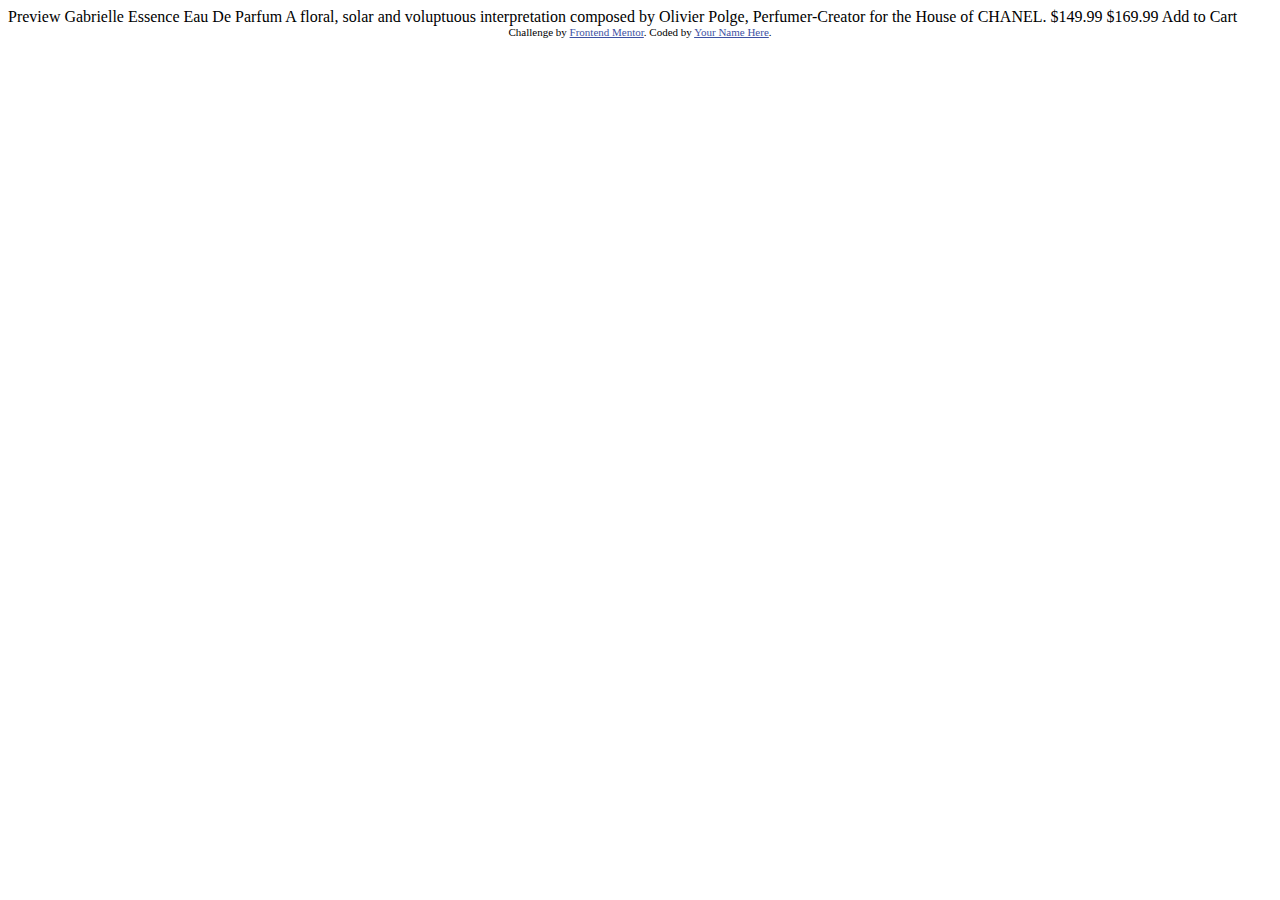
==== index.html @ aef84845 "first commit" ====
<!DOCTYPE html>
<html lang="en">
<head>
  <meta charset="UTF-8">
  <meta name="viewport" content="width=device-width, initial-scale=1.0"> <!-- displays site properly based on user's device -->

  <link rel="icon" type="image/png" sizes="32x32" href="./images/favicon-32x32.png">
  
  <title>Frontend Mentor | Product preview card component</title>

  <!-- Feel free to remove these styles or customise in your own stylesheet 👍 -->
  <style>
    .attribution { font-size: 11px; text-align: center; }
    .attribution a { color: hsl(228, 45%, 44%); }
  </style>
</head>
<body>

  Preview

  Gabrielle Essence Eau De Parfum

  A floral, solar and voluptuous interpretation composed by Olivier Polge, 
  Perfumer-Creator for the House of CHANEL.

  $149.99
  $169.99

  Add to Cart
  
  <div class="attribution">
    Challenge by <a href="https://www.frontendmentor.io?ref=challenge" target="_blank">Frontend Mentor</a>. 
    Coded by <a href="#">Your Name Here</a>.
  </div>
</body>
</html>
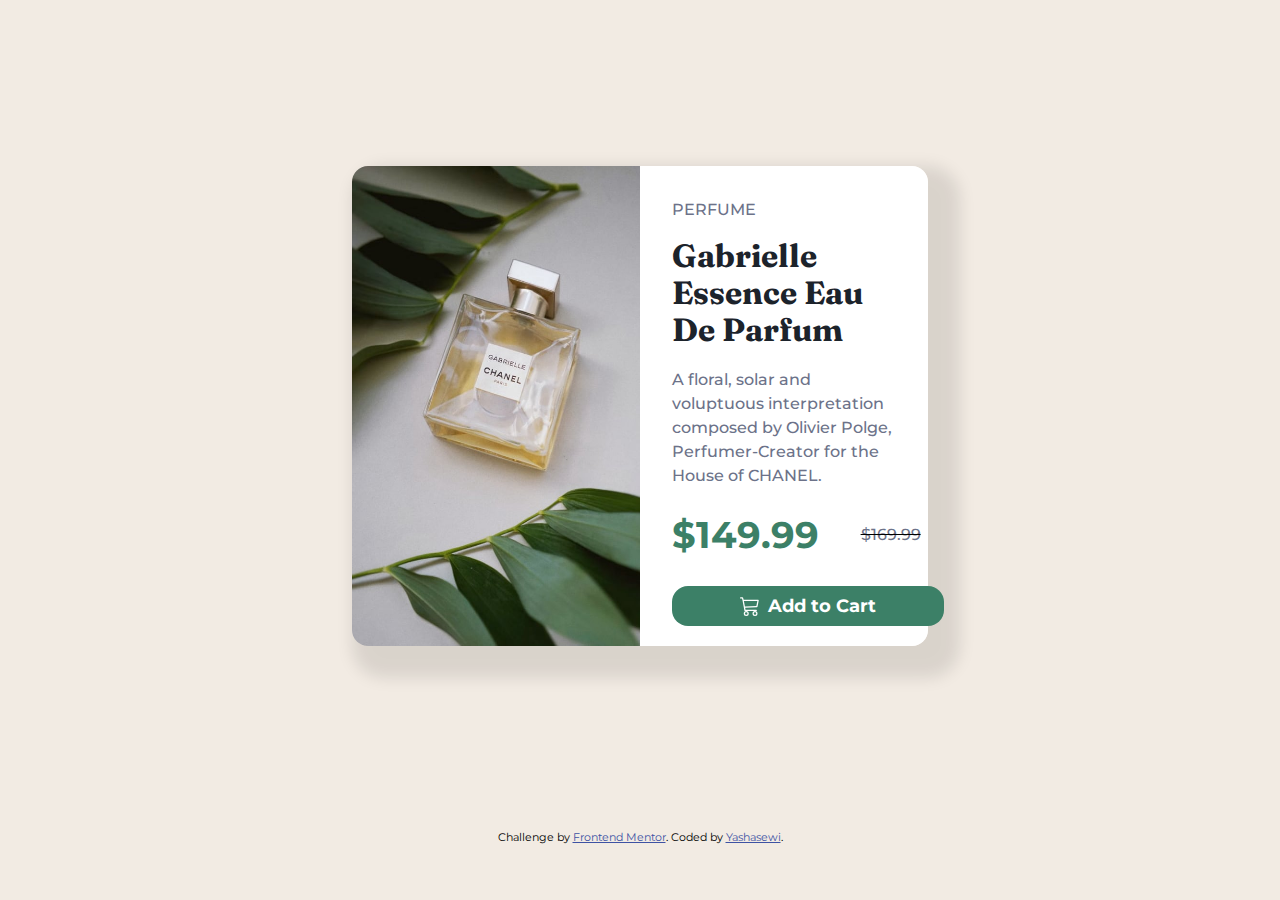
==== commit 3501e2b9: "completed most of the part" ====
--- a/index.html
+++ b/index.html
@@ -1,36 +1,52 @@
 <!DOCTYPE html>
 <html lang="en">
 <head>
-  <meta charset="UTF-8">
-  <meta name="viewport" content="width=device-width, initial-scale=1.0"> <!-- displays site properly based on user's device -->
-
-  <link rel="icon" type="image/png" sizes="32x32" href="./images/favicon-32x32.png">
-  
-  <title>Frontend Mentor | Product preview card component</title>
-
-  <!-- Feel free to remove these styles or customise in your own stylesheet 👍 -->
-  <style>
-    .attribution { font-size: 11px; text-align: center; }
-    .attribution a { color: hsl(228, 45%, 44%); }
-  </style>
+    <meta charset="UTF-8">
+    <meta http-equiv="X-UA-Compatible" content="IE=edge">
+    <meta name="viewport" content="width=device-width, initial-scale=1.0">
+    <link rel="icon" type="image/png" sizes="32x32" href="./images/favicon-32x32.png">
+    <link rel="stylesheet" href="Style.css">
+    <link href="https://fonts.googleapis.com/css2?family=Montserrat:wght@500;700&display=swap" rel="stylesheet">
+    <link rel="preconnect" href="https://fonts.googleapis.com">
+    <link rel="preconnect" href="https://fonts.gstatic.com" crossorigin>
+    <link href="https://fonts.googleapis.com/css2?family=Fraunces:opsz,wght@9..144,700&display=swap" rel="stylesheet">
+    <title>Product preview card component</title>
 </head>
 <body>
-
-  Preview
-
-  Gabrielle Essence Eau De Parfum
-
-  A floral, solar and voluptuous interpretation composed by Olivier Polge, 
-  Perfumer-Creator for the House of CHANEL.
-
-  $149.99
-  $169.99
-
-  Add to Cart
-  
-  <div class="attribution">
-    Challenge by <a href="https://www.frontendmentor.io?ref=challenge" target="_blank">Frontend Mentor</a>. 
-    Coded by <a href="#">Your Name Here</a>.
-  </div>
+    <div class = 'card'>
+        <div class="product_image">
+            <img src="/images/image-product-desktop.jpg" alt="product_image" />
+        </div>
+        <div class="product_info">
+            <div class="product_name">
+                <h1>PERFUME</h1>
+                <h1>Gabrielle <br> Essence Eau De Parfum</h1>
+            </div>
+            <div class="product_description">
+                <p>A floral, solar and voluptuous interpretation composed by Olivier Polge, 
+                    Perfumer-Creator for the House of CHANEL.
+                </p>
+            </div>
+            <div class="product_price">
+                <h2>$149.99</h2>
+                <s>
+                    <h2>$169.99</h2>
+                </s>
+            </div>
+            <div class="product_add_to_cart">
+                <button><svg xmlns="http://www.w3.org/2000/svg" width="20" height="20" fill="currentColor" class="bi bi-cart3"
+                        viewBox="0 0 16 16">
+                        <path
+                            d="M0 1.5A.5.5 0 0 1 .5 1H2a.5.5 0 0 1 .485.379L2.89 3H14.5a.5.5 0 0 1 .49.598l-1 5a.5.5 0 0 1-.465.401l-9.397.472L4.415 11H13a.5.5 0 0 1 0 1H4a.5.5 0 0 1-.491-.408L2.01 3.607 1.61 2H.5a.5.5 0 0 1-.5-.5zM3.102 4l.84 4.479 9.144-.459L13.89 4H3.102zM5 12a2 2 0 1 0 0 4 2 2 0 0 0 0-4zm7 0a2 2 0 1 0 0 4 2 2 0 0 0 0-4zm-7 1a1 1 0 1 1 0 2 1 1 0 0 1 0-2zm7 0a1 1 0 1 1 0 2 1 1 0 0 1 0-2z" />
+                    </svg>
+                    Add to Cart
+                </button>
+            </div>
+        </div>
+    </div>
+        <div class  ='attribution'>
+            Challenge by <a href="https://www.frontendmentor.io?ref=challenge" target="_blank">Frontend Mentor</a>.
+            Coded by <a href="#">Yashasewi</a>.
+        </div>
 </body>
 </html>--- a/Style.css
+++ b/Style.css
@@ -0,0 +1,208 @@
+
+:root{
+    --bg-clr :hsl(30, 38%, 92%);
+    --button-clr :  hsl(158, 36%, 37%);
+    --price-clr : hsl(158, 36%, 37%);
+    --text-clr : hsl(0, 0%, 100%);
+    --text-clr-light : hsl(228, 12%, 48%);
+    --text-clr-dark :hsl(212, 21%, 14%);
+
+    --font-weight-light : 500;
+    --font-weight-normal : 700;
+    --font-weight-bold : 700;
+    --para-size : 0.875rem;
+    
+
+
+    --box-size : 35rem;
+
+}
+
+
+/* Box sizing rules */
+*,
+*::before,
+*::after {
+  box-sizing: border-box;
+}
+
+/* Remove default margin */
+* {
+  margin: 0;
+  /* font-family: 'Montserrat', sans-serif; */
+}
+
+/* Remove list styles on ul, ol elements with a list role, which suggests default styling will be removed */
+ul[role='list'],
+ol[role='list'] {
+  list-style: none;
+}
+
+/* Set core root defaults */
+html:focus-within {
+  scroll-behavior: smooth;
+}
+
+/* Set core body defaults */
+body {
+  min-height: 100vh;
+  text-rendering: optimizeSpeed;
+  line-height: 1.5;
+}
+
+/* A elements that don't have a class get default styles */
+a:not([class]) {
+  text-decoration-skip-ink: auto;
+}
+
+/* Make images easier to work with */
+img,
+picture {
+  max-width: 100%;
+  display: block;
+}
+
+/* Inherit fonts for inputs and buttons */
+input,
+button,
+textarea,
+select {
+  font: inherit;
+}
+
+/* Remove all animations, transitions and smooth scroll for people that prefer not to see them */
+/* @media (prefers-reduced-motion: reduce) {
+  html:focus-within {
+scroll-behavior: auto;
+  }
+  
+  *,
+  *::before,
+  *::after {
+    animation-duration: 0.01ms !important;
+    animation-iteration-count: 1 !important;
+    transition-duration: 0.01ms !important;
+    scroll-behavior: auto !important;
+  }
+} */
+.attribution {
+            font-size: 11px;
+            text-align: center;
+        }
+        .attribution a {
+            color: hsl(228, 45%, 44%);
+        }
+
+body{
+  display: grid;
+  place-items: center;
+  font-family: 'Montserrat', sans-serif;
+  background-color: var(--bg-clr);
+}
+
+.product_name h1:first-child{
+  font-family: 'Montserrat', sans-serif;
+  font-size: 1rem;
+  font-weight: var(--font-weight-light);
+  color: var(--text-clr-light);
+  padding-top: 1rem;
+  padding-bottom: 1rem;
+}
+.product_name h1:last-child{
+  font-family: 'Fraunces', serif;
+  font-weight: var(--font-weight-bold);
+  color: var(--text-clr-dark);
+  line-height: 2.3rem;
+  padding-bottom: 1rem;
+}
+
+.product_image img{
+    width: 30rem; 
+    height: 30rem;
+    border-radius: 1rem  0 0 1rem;
+    margin-bottom: 0;
+    /* margin-left: 4rem; */
+  }
+  .card { 
+  display: grid;
+  grid-template-columns: 50% 50%;
+  width: 45%;
+  height: auto;
+  margin: 7rem 0 4.7rem 0;
+  box-shadow: 1rem 1rem 1rem  1rem rgba(0, 0, 0, 0.1); 
+  border-radius: 1rem; 
+}
+
+.product_info{
+  padding: 1rem 1rem 0rem 2rem;
+  background-color: var(--text-clr);
+  border-radius: 0 1rem 1rem 0;
+}
+
+.product_description{
+  font-weight: var(--font-weight-light);
+  color: var(--text-clr-light);
+  padding: 0.2rem 1rem 1rem 0rem;
+  background-color: var(--text-clr);
+  border-radius: 0 1rem 1rem 0;
+}
+
+.product_price{
+  display: grid;
+  grid-template-columns: 1fr 1fr;
+  /* column-gap: 1rem; */
+  /* gap: 1rem; */
+  align-items: center;
+  justify-items: baseline;
+  padding: 0.2rem 1rem 1rem 0rem;
+}
+.product_price h2:first-child{
+  font-family: 'Montserrat', sans-serif;
+  font-size: 2.3rem;
+  font-weight: var(--font-weight-bold);
+  color: var(--price-clr);
+  margin-right: 2.6rem;
+}
+
+
+.product_price h2:last-child{
+  font-family: 'Montserrat', sans-serif;
+  font-size: 1.03rem;
+  font-weight: var(--font-weight-light);
+  color: var(--text-clr-light);
+}
+
+.product_add_to_cart{
+  margin-top: 0.5rem;
+}
+.product_add_to_cart svg{
+  margin-right: 0.5rem;
+}
+.product_add_to_cart button {
+  display: flex;
+  justify-content: center;
+  align-items: center;
+  font-family: 'Montserrat', sans-serif;
+  font-size: 1.1rem;
+  font-weight: var(--font-weight-bold);
+  color: var(--text-clr);
+  background-color: var(--button-clr);
+  border: none;
+  border-radius: 1rem;
+  width: 17rem;
+  height: 2.5rem;
+  cursor: pointer;
+  transition: all 0.3s ease-in-out;
+  outline: none;
+}
+
+
+button:hover{
+  width: 17.1rem;
+}
+
+button:active{
+  width: 17.1rem;
+  height: 2.57rem;
+  background-color: hsl(159, 53%, 17%);;
+}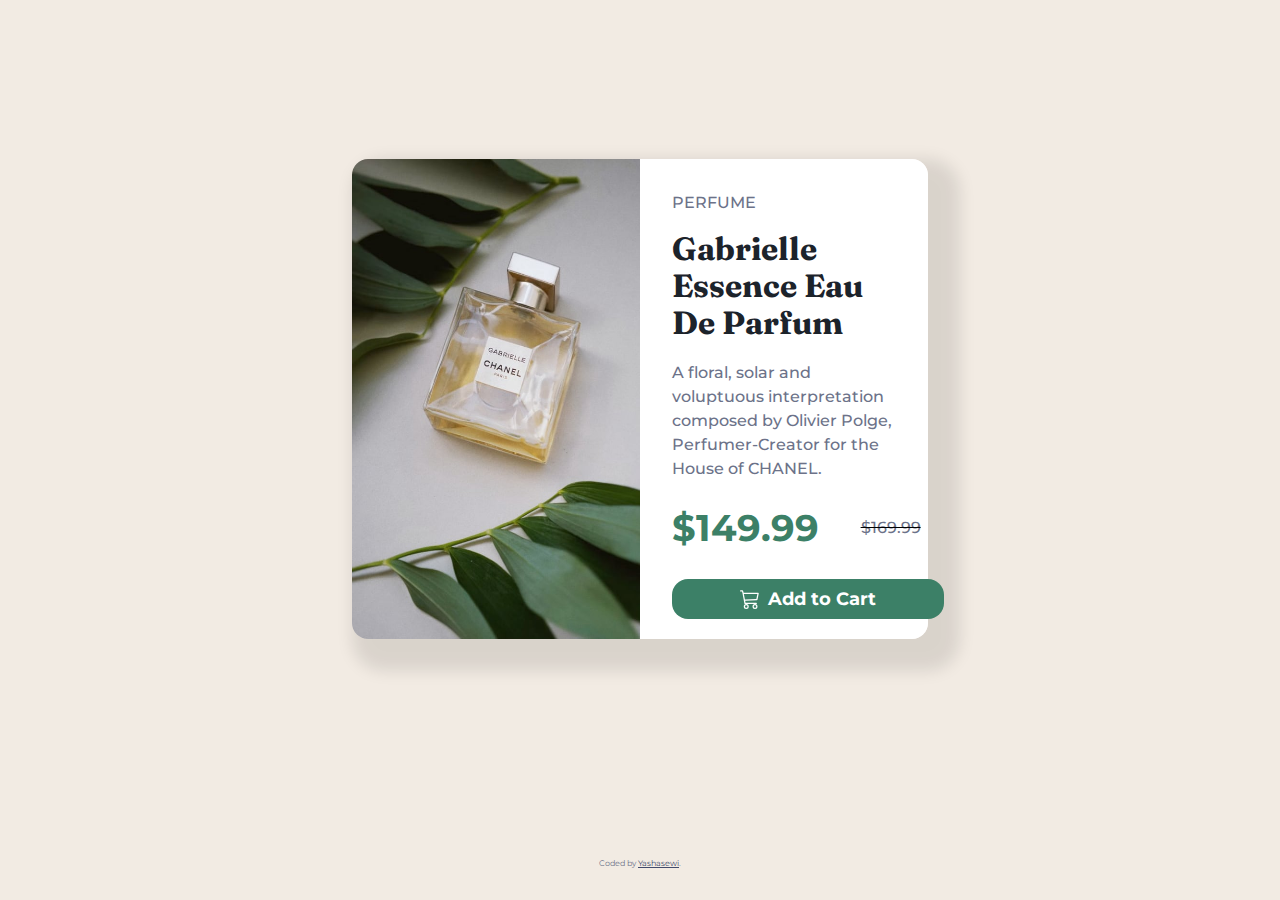
==== commit 32f5a797: "Update index.html" ====
--- a/index.html
+++ b/index.html
@@ -15,7 +15,7 @@
 <body>
     <div class = 'card'>
         <div class="product_image">
-            <img src="/images/image-product-desktop.jpg" alt="product_image" />
+            <img src="./images/1.jpg" alt="product_image" />
         </div>
         <div class="product_info">
             <div class="product_name">
@@ -45,8 +45,7 @@
         </div>
     </div>
         <div class  ='attribution'>
-            Challenge by <a href="https://www.frontendmentor.io?ref=challenge" target="_blank">Frontend Mentor</a>.
             Coded by <a href="#">Yashasewi</a>.
         </div>
 </body>
-</html>+</html>
--- a/Style.css
+++ b/Style.css
@@ -86,11 +86,13 @@
   }
 } */
 .attribution {
-            font-size: 11px;
+           padding-top: 5rem;
+            font-size: 8px;
             text-align: center;
+            color: hsl(228, 12%, 48%);
         }
         .attribution a {
-            color: hsl(228, 45%, 44%);
+            color: hsl(227, 24%, 34%);
         }
 
 body{
@@ -128,7 +130,7 @@
   grid-template-columns: 50% 50%;
   width: 45%;
   height: auto;
-  margin: 7rem 0 4.7rem 0;
+  margin: 8rem 0 4.7rem 0;
   box-shadow: 1rem 1rem 1rem  1rem rgba(0, 0, 0, 0.1); 
   border-radius: 1rem; 
 }
